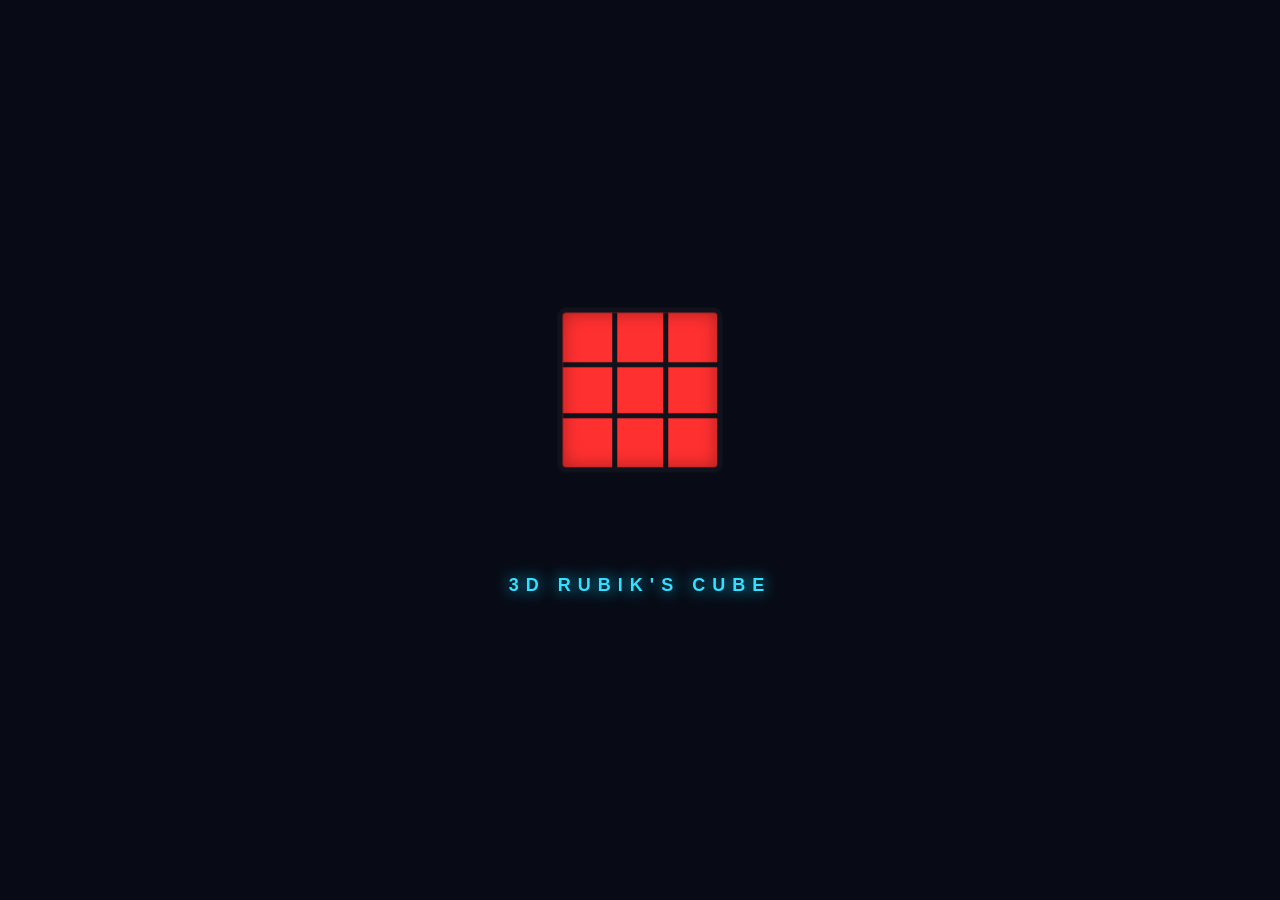
==== reel.html @ ba46c746 "Add files via upload RUBIK'S CUBE ANIMATION" ====
<!DOCTYPE html>
<html>
<head>
    <title>3D Rubik Cube</title>
    <link rel="stylesheet" href="style.css">
</head>
<body>

    <div class="scene">
        <div class="cube">
            <div class="face front"></div>
            <div class="face back"></div>
            <div class="face right"></div>
            <div class="face left"></div>
            <div class="face top"></div>
            <div class="face bottom"></div>
        </div>
    </div>

    <h2>3D RUBIK'S CUBE</h2>

</body>
</html>
---- style.css ----
* {
    margin: 0;
    padding: 0;
    box-sizing: border-box;
}

body {
    height: 100vh;
    background: #080b16;
    display: flex;
    flex-direction: column;
    justify-content: center;
    align-items: center;
    overflow: hidden;
    font-family: Arial;
}

.scene {
    width: 170px;
    height: 170px;
    perspective: 800px;
    display: grid;
    place-items: center;
}

.cube {
    width: 150px;
    height: 150px;
    position: relative;
    transform-style: preserve-3d;
    animation: rotate 8s linear infinite;
}

.face {
    position: absolute;
    width: 150px;
    height: 150px;
    border: 5px solid #10131b;
    border-radius: 8px;
    background: 
        linear-gradient(90deg, transparent 32%, #10131b 32% 35%, transparent 35% 65%, #10131b 65% 68%, transparent 68%),
        linear-gradient(0deg, transparent 32%, #10131b 32% 35%, transparent 35% 65%, #10131b 65% 68%, transparent 68%),
        var(--c);
    box-shadow: inset 0 0 15px #0005;
    backface-visibility: hidden;
}

.front  { --c: #ff3030; transform: translateZ(75px); }
.back   { --c: #ff9500; transform: rotateY(180deg) translateZ(75px); }
.right  { --c: #168cff; transform: rotateY(90deg) translateZ(75px); }
.left   { --c: #16d878; transform: rotateY(-90deg) translateZ(75px); }
.top    { --c: #ffffff; transform: rotateX(90deg) translateZ(75px); }
.bottom { --c: #ffe600; transform: rotateX(-90deg) translateZ(75px); }

@keyframes rotate {
    from {
        transform: rotateX(-25deg) rotateY(0deg);
    }
    to {
        transform: rotateX(335deg) rotateY(360deg);
    }
}

h2 {
    margin-top: 100px;
    color: #35dfff;
    letter-spacing: 7px;
    font-size: 18px;
    text-shadow: 0 0 15px #00cfff;
}
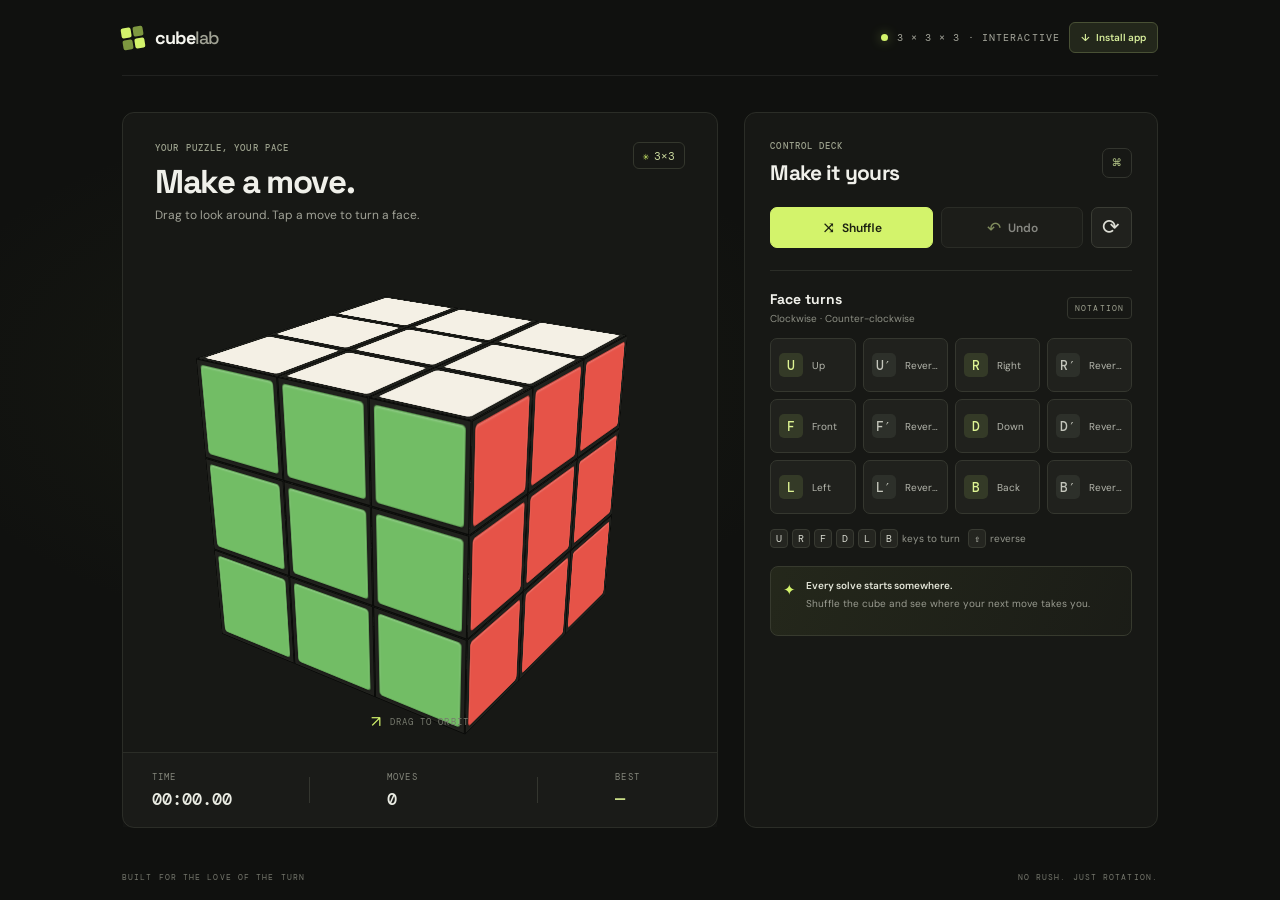
==== commit a1576412: "Add installable Cube Lab PWA Co-authored-by: Copilot App <223556219+Copilot@users.noreply.github.com" ====
--- a/reel.html
+++ b/reel.html
@@ -1,23 +1,13 @@
-<!DOCTYPE html>
-<html>
-<head>
-    <title>3D Rubik Cube</title>
-    <link rel="stylesheet" href="style.css">
-</head>
-<body>
-
-    <div class="scene">
-        <div class="cube">
-            <div class="face front"></div>
-            <div class="face back"></div>
-            <div class="face right"></div>
-            <div class="face left"></div>
-            <div class="face top"></div>
-            <div class="face bottom"></div>
-        </div>
-    </div>
-
-    <h2>3D RUBIK'S CUBE</h2>
-
-</body>
-</html>+<!doctype html>
+<html lang="en">
+  <head>
+    <meta charset="UTF-8">
+    <meta name="viewport" content="width=device-width, initial-scale=1">
+    <meta http-equiv="refresh" content="0; url=index.html">
+    <title>Cube Lab — 3D Rubik's Cube</title>
+    <link rel="canonical" href="index.html">
+  </head>
+  <body>
+    <p>Opening Cube Lab. <a href="index.html">Continue to the 3D Rubik's Cube.</a></p>
+  </body>
+</html>
